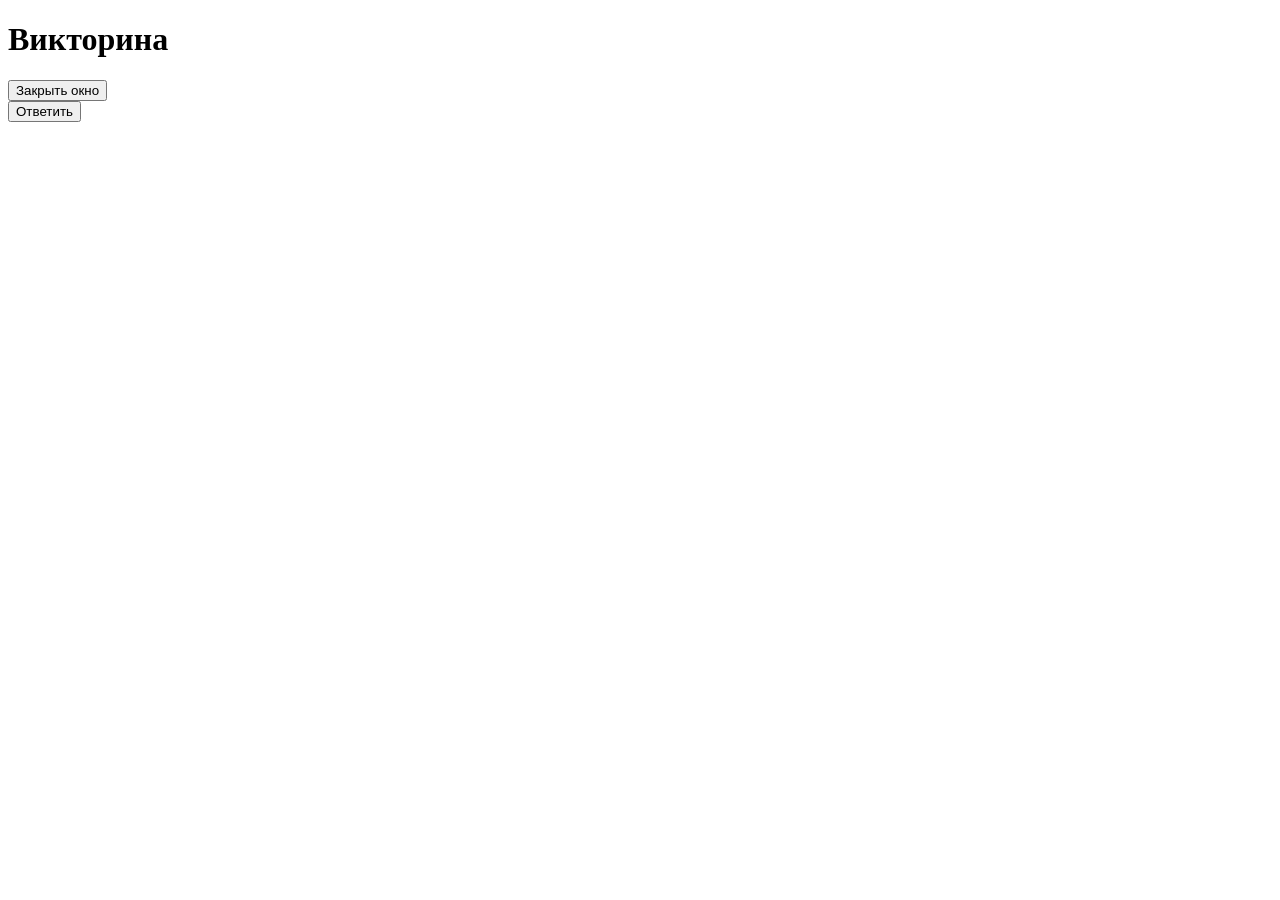
==== index.html @ 2467d128 "Add files via upload" ====
<!DOCTYPE html>
<html lang="en">
<head>
    <meta charset="UTF-8">
    <meta name="viewport" content="width=device-width, initial-scale=1.0">
    <title>Document</title>
    <link rel="stylesheet" href="css/style.css">
</head>
<body class="dark-theme">
    <div class="wrapper">
        <h1 class="title">Викторина</h1>
        <div id="root">
            <!-- question -->
        </div>
        <form id="answers">
        </form>
        <div class="modal-score">
            <button id="close">Закрыть окно</button>
        </div>
        <button id="changeTheme">Ответить</button>
    </div>
    <script src="js/questions.js"></script>
    <script src="js/index.js"></script>
</body>
</html>
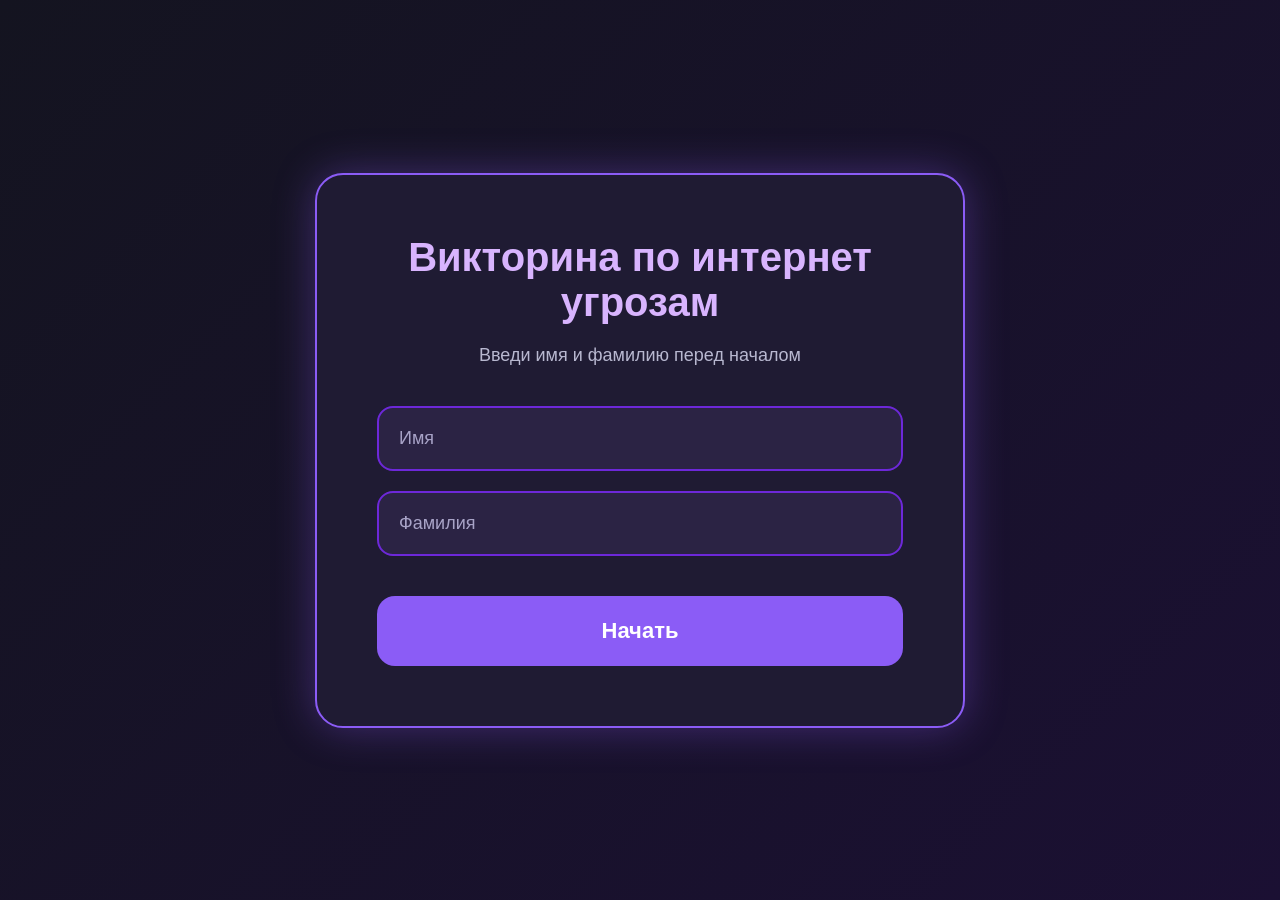
==== commit 09176b56: "Add files via upload" ====
--- a/index.html
+++ b/index.html
@@ -1,25 +1,38 @@
+
 <!DOCTYPE html>
-<html lang="en">
+<html lang="ru">
 <head>
     <meta charset="UTF-8">
-    <meta name="viewport" content="width=device-width, initial-scale=1.0">
-    <title>Document</title>
-    <link rel="stylesheet" href="css/style.css">
+    <meta
+        name="viewport"
+        content="width=device-width, initial-scale=1.0"
+    >
+    <title>Квиз</title>
+    <link
+        rel="stylesheet"
+        href="css/start.css"
+    >
 </head>
 <body class="dark-theme">
-    <div class="wrapper">
-        <h1 class="title">Викторина</h1>
-        <div id="root">
-            <!-- question -->
-        </div>
-        <form id="answers">
+    <div class="start-page">
+        <h1 class="title">
+            Викторина по интернет угрозам
+        </h1>
+        <p class="subtitle">
+            Введи имя и фамилию перед началом
+        </p>
+        <form class="start-form">
+            <input id="name" type="text" placeholder="Имя" required > 
+            <input id="surname" type="text" placeholder="Фамилия" required >
+            <button
+                type="submit"
+                class="start-btn"
+            >
+                Начать
+            </button>
         </form>
-        <div class="modal-score">
-            <button id="close">Закрыть окно</button>
-        </div>
-        <button id="changeTheme">Ответить</button>
     </div>
-    <script src="js/questions.js"></script>
-    <script src="js/index.js"></script>
+    <script src="js/start.js"></script>
 </body>
-</html>+</html>
+
--- a/css/start.css
+++ b/css/start.css
@@ -0,0 +1,154 @@
+
+* {
+    margin: 0;
+    padding: 0;
+    box-sizing: border-box;
+}
+
+body.dark-theme {
+    min-height: 100vh;
+
+    display: flex;
+
+    justify-content: center;
+
+    align-items: center;
+
+    background:
+        linear-gradient(
+            135deg,
+            #141420,
+            #1b1033
+        );
+
+    font-family: Arial, sans-serif;
+
+    color: white;
+}
+
+.start-page {
+    width: 650px;
+
+    background: #1f1b33;
+
+    padding: 60px;
+
+    border-radius: 28px;
+
+    border: 2px solid #8b5cf6;
+
+    box-shadow:
+        0 0 40px rgba(
+            139,
+            92,
+            246,
+            .35
+        );
+
+    text-align: center;
+}
+
+.title {
+    font-size: 40px;
+
+    color: #d8b4fe;
+
+    margin-bottom: 20px;
+}
+
+.subtitle {
+    color: #b8b8d0;
+
+    font-size: 18px;
+
+    margin-bottom: 40px;
+}
+
+.start-form {
+    display: flex;
+
+    flex-direction: column;
+
+    gap: 20px;
+}
+
+.start-form input {
+    width: 100%;
+
+    padding: 20px;
+
+    border: 2px solid #6d28d9;
+
+    border-radius: 16px;
+
+    background: #2b2344;
+
+    color: white;
+
+    font-size: 18px;
+
+    outline: none;
+
+    transition: .3s;
+}
+
+.start-form input::placeholder {
+    color: #a8a3c7;
+}
+
+.start-form input:hover {
+    border-color: #8b5cf6;
+}
+
+.start-form input:focus {
+    border-color: #c084fc;
+
+    box-shadow:
+        0 0 18px rgba(
+            192,
+            132,
+            252,
+            .5
+        );
+}
+
+.start-btn {
+    margin-top: 20px;
+
+    padding: 22px;
+
+    border: none;
+
+    border-radius: 18px;
+
+    background: #8b5cf6;
+
+    color: white;
+
+    font-size: 22px;
+
+    font-weight: bold;
+
+    cursor: pointer;
+
+    transition: .3s;
+}
+
+.start-btn:hover {
+    background: #a855f7;
+
+    transform: translateY(-3px);
+
+    box-shadow:
+        0 0 25px rgba(
+            168,
+            85,
+            247,
+            .7
+        );
+}
+
+.start-btn:active {
+    transform: scale(.98);
+}
+
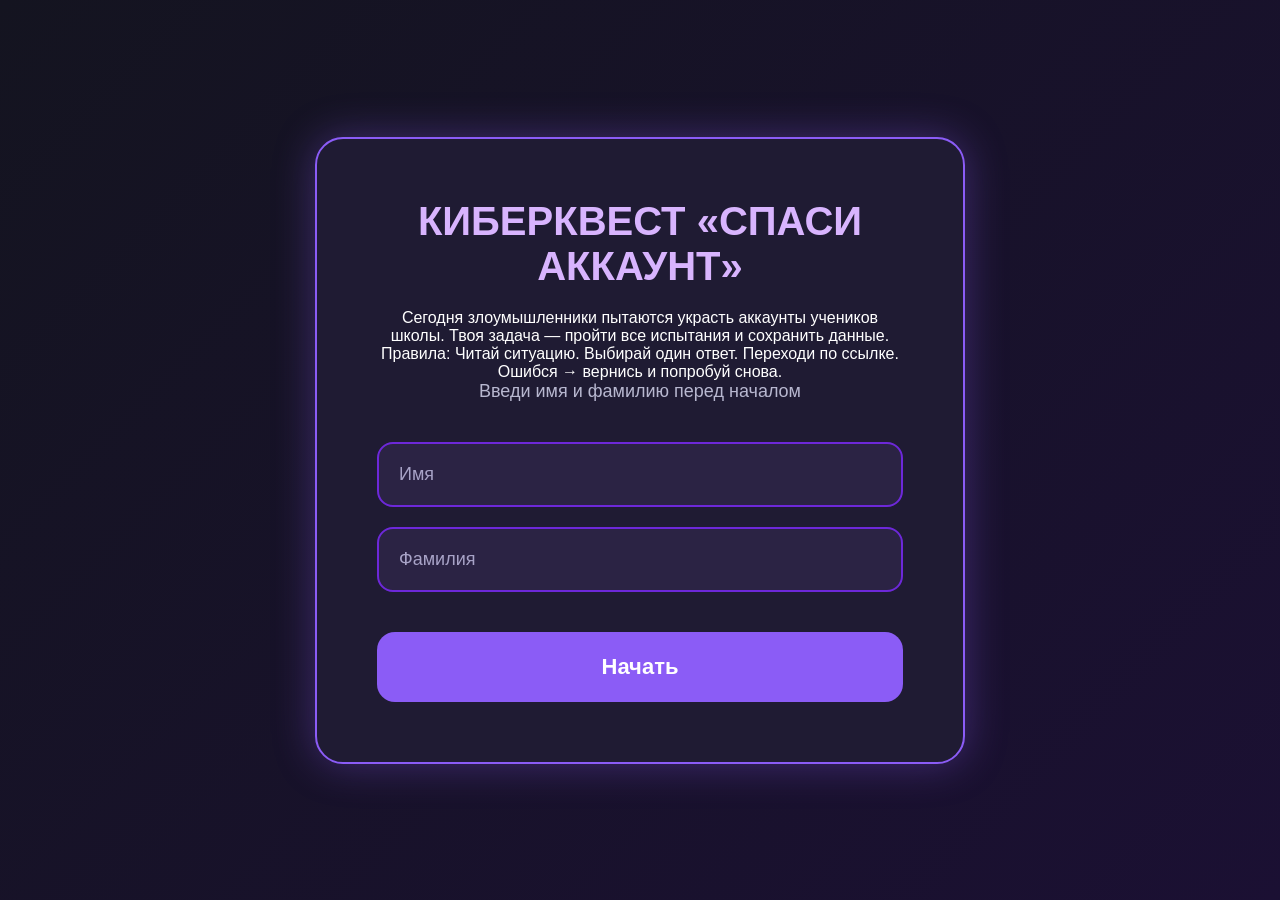
==== commit 76a7a3bb: "Update index.html" ====
--- a/index.html
+++ b/index.html
@@ -16,8 +16,18 @@
 <body class="dark-theme">
     <div class="start-page">
         <h1 class="title">
-            Викторина по интернет угрозам
+            КИБЕРКВЕСТ «СПАСИ АККАУНТ»
         </h1>
+        <p>
+            Сегодня злоумышленники пытаются украсть аккаунты учеников школы.
+            Твоя задача — пройти все испытания и сохранить данные.
+            Правила:
+            Читай ситуацию.
+            Выбирай один ответ.
+            Переходи по ссылке.
+            Ошибся → вернись и попробуй снова.
+
+        </p>
         <p class="subtitle">
             Введи имя и фамилию перед началом
         </p>
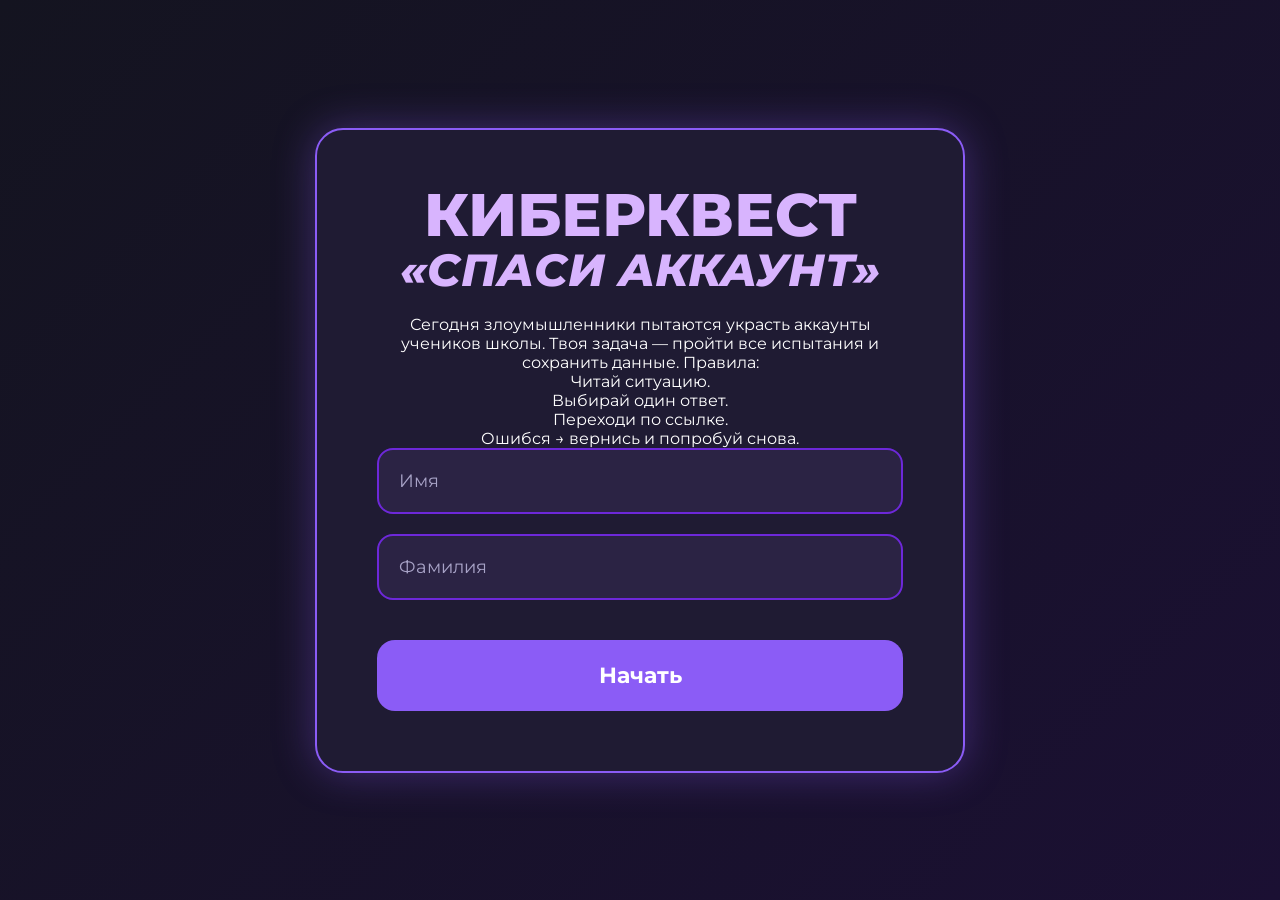
==== commit db8f7a1f: "fix merge conflict" ====
--- a/index.html
+++ b/index.html
@@ -8,6 +8,7 @@
         content="width=device-width, initial-scale=1.0"
     >
     <title>Квиз</title>
+    <link rel="stylesheet" href="css/style.css">
     <link
         rel="stylesheet"
         href="css/start.css"
@@ -15,22 +16,22 @@
 </head>
 <body class="dark-theme">
     <div class="start-page">
-        <h1 class="title">
-            КИБЕРКВЕСТ «СПАСИ АККАУНТ»
+        <h1 class="title-start">
+            КИБЕРКВЕСТ <br><span class="inner-title-start">«СПАСИ АККАУНТ»</span>
         </h1>
         <p>
             Сегодня злоумышленники пытаются украсть аккаунты учеников школы.
             Твоя задача — пройти все испытания и сохранить данные.
-            Правила:
-            Читай ситуацию.
-            Выбирай один ответ.
-            Переходи по ссылке.
+            Правила:<br>
+            Читай ситуацию.<br>
+            Выбирай один ответ.<br>
+            Переходи по ссылке.<br>
             Ошибся → вернись и попробуй снова.
 
         </p>
-        <p class="subtitle">
+        <!-- <p class="subtitle">
             Введи имя и фамилию перед началом
-        </p>
+        </p> -->
         <form class="start-form">
             <input id="name" type="text" placeholder="Имя" required > 
             <input id="surname" type="text" placeholder="Фамилия" required >
--- a/css/style.css
+++ b/css/style.css
@@ -0,0 +1,289 @@
+@import url('https://fonts.googleapis.com/css2?family=JetBrains+Mono:ital,wght@0,100..800;1,100..800&family=Jura:wght@300..700&family=Montserrat:ital,wght@0,100..900;1,100..900&family=Roboto:ital,wght@0,100..900;1,100..900&family=Ubuntu+Mono:ital,wght@0,400;0,700;1,400;1,700&display=swap');
+
+* {
+    margin: 0;
+    padding: 0;
+    box-sizing: border-box;
+    font-family: "montserrat", 'sans-serif';
+}
+
+body.dark-theme {
+    min-height: 100vh;
+
+    display: flex;
+    justify-content: center;
+    align-items: center;
+
+    background: linear-gradient(
+        135deg,
+        #141420,
+        #1b1033
+    );
+
+    font-family: Arial, sans-serif;
+
+    color: white;
+}
+
+.wrapper {
+    width: 700px;
+
+    background: #1f1b33;
+
+    border: 2px solid #8b5cf6;
+
+    border-radius: 24px;
+
+    padding: 40px;
+
+    box-shadow:
+        0 0 40px rgba(139, 92, 246, 0.3);
+
+    text-align: center;
+}
+
+.title {
+    font-size: 32px;
+    margin-bottom: 40px;
+
+    color: #d8b4fe;
+}
+
+#root {
+    font-size: 24px;
+
+    margin-bottom: 30px;
+
+    line-height: 1.5;
+}
+
+#answers {
+    display: flex;
+
+    flex-direction: column;
+
+    gap: 18px;
+}
+
+/* Карточка ответа */
+
+#answers label {
+    display: flex;
+
+    align-items: center;
+
+    gap: 15px;
+
+    padding: 18px 22px;
+
+    background: #6d28d9;
+
+    border: 2px solid transparent;
+
+    border-radius: 16px;
+
+    cursor: pointer;
+
+    transition:
+        background .3s,
+        transform .2s,
+        box-shadow .3s;
+}
+
+/* Наведение */
+
+#answers label:hover {
+    background: #7c3aed;
+
+    transform: translateY(-2px);
+
+    box-shadow:
+        0 0 18px rgba(167, 139, 250, .5);
+}
+
+/* Чекбокс */
+
+#answers input[type="checkbox"] {
+    appearance: none;
+
+    min-width: 24px;
+
+    height: 24px;
+
+    border-radius: 8px;
+
+    border: 2px solid white;
+
+    background: transparent;
+
+    cursor: pointer;
+
+    transition: .25s;
+}
+
+/* Выбран чекбокс */
+
+#answers input[type="checkbox"]:checked {
+    background: #d8b4fe;
+
+    border-color: #d8b4fe;
+}
+
+/* Выделение всей карточки */
+
+#answers label:has(input:checked) {
+    background: #9333ea;
+
+    border-color: #d8b4fe;
+
+    transform: scale(1.02);
+
+    box-shadow:
+        0 0 22px rgba(216, 180, 254, .7);
+}
+
+/* Кнопка */
+
+#changeTheme {
+    width: 100%;
+
+    margin-top: 35px;
+
+    padding: 18px;
+
+    border: none;
+
+    border-radius: 16px;
+
+    background: #8b5cf6;
+
+    color: white;
+
+    font-size: 18px;
+
+    font-weight: bold;
+
+    cursor: pointer;
+
+    transition: .3s;
+}
+
+#changeTheme:hover {
+    background: #a855f7;
+
+    box-shadow:
+        0 0 20px rgba(168, 85, 247, .7);
+}
+
+/* Модальное окно */
+
+.modal-score {
+    display: none;
+
+    position: fixed;
+
+    top: 50%;
+    left: 50%;
+
+    transform:
+        translate(-50%, -50%);
+
+    background: #1f1b33;
+
+    padding: 30px;
+
+    border-radius: 18px;
+
+    border: 2px solid #8b5cf6;
+
+    box-shadow:
+        0 0 40px rgba(139, 92, 246, .4);
+}
+
+#close {
+    margin-top: 15px;
+
+    padding: 14px 24px;
+
+    border: none;
+
+    border-radius: 12px;
+
+    background: #ef4444;
+
+    color: white;
+
+    cursor: pointer;
+
+    transition: .3s;
+}
+
+#close:hover {
+    background: #dc2626;
+}
+
+
+
+/* контейнер ответов */
+#answers {
+    display: flex;
+    flex-direction: column;
+    gap: 14px;
+}
+
+/* плитка ответа */
+.answer-tile {
+    display: flex;
+    align-items: center;
+    gap: 12px;
+
+    padding: 16px 18px;
+
+    background: #6d28d9;
+    border: 2px solid transparent;
+    border-radius: 14px;
+
+    cursor: pointer;
+
+    transition: 0.25s;
+
+    user-select: none;
+}
+
+/* hover эффект */
+.answer-tile:hover {
+    background: #7c3aed;
+    transform: translateY(-2px);
+    box-shadow: 0 0 16px rgba(167, 139, 250, 0.5);
+}
+
+/* скрываем radio */
+.answer-tile input {
+    display: none;
+}
+
+/* активный (выбранный) вариант */
+.answer-tile:has(input:checked) {
+    background: #9333ea;
+    border-color: #d8b4fe;
+    transform: scale(1.02);
+    box-shadow: 0 0 20px rgba(216, 180, 254, 0.6);
+}
+
+/* текст внутри */
+.answer-tile span {
+    font-size: 18px;
+    color: white;
+}
+
+.answer-tile.correct {
+    background: #22c55e !important;
+    border-color: #86efac !important;
+    box-shadow: 0 0 18px rgba(34, 197, 94, 0.6);
+}
+
+.answer-tile.wrong {
+    background: #ef4444 !important;
+    border-color: #fca5a5 !important;
+    box-shadow: 0 0 18px rgba(239, 68, 68, 0.6);
+}
--- a/css/start.css
+++ b/css/start.css
@@ -48,12 +48,18 @@
     text-align: center;
 }
 
-.title {
-    font-size: 40px;
+.title-start {
+    font-size: 60px;
+    font-weight: 800;
+    color: #d8b4fe;
+    line-height: 50px;
+    margin-bottom: 20px;
+}
 
-    color: #d8b4fe;
-
-    margin-bottom: 20px;
+.inner-title-start {
+    font-size: 45px;
+    font-style: italic;
+    font-family: 'montserrat';
 }
 
 .subtitle {
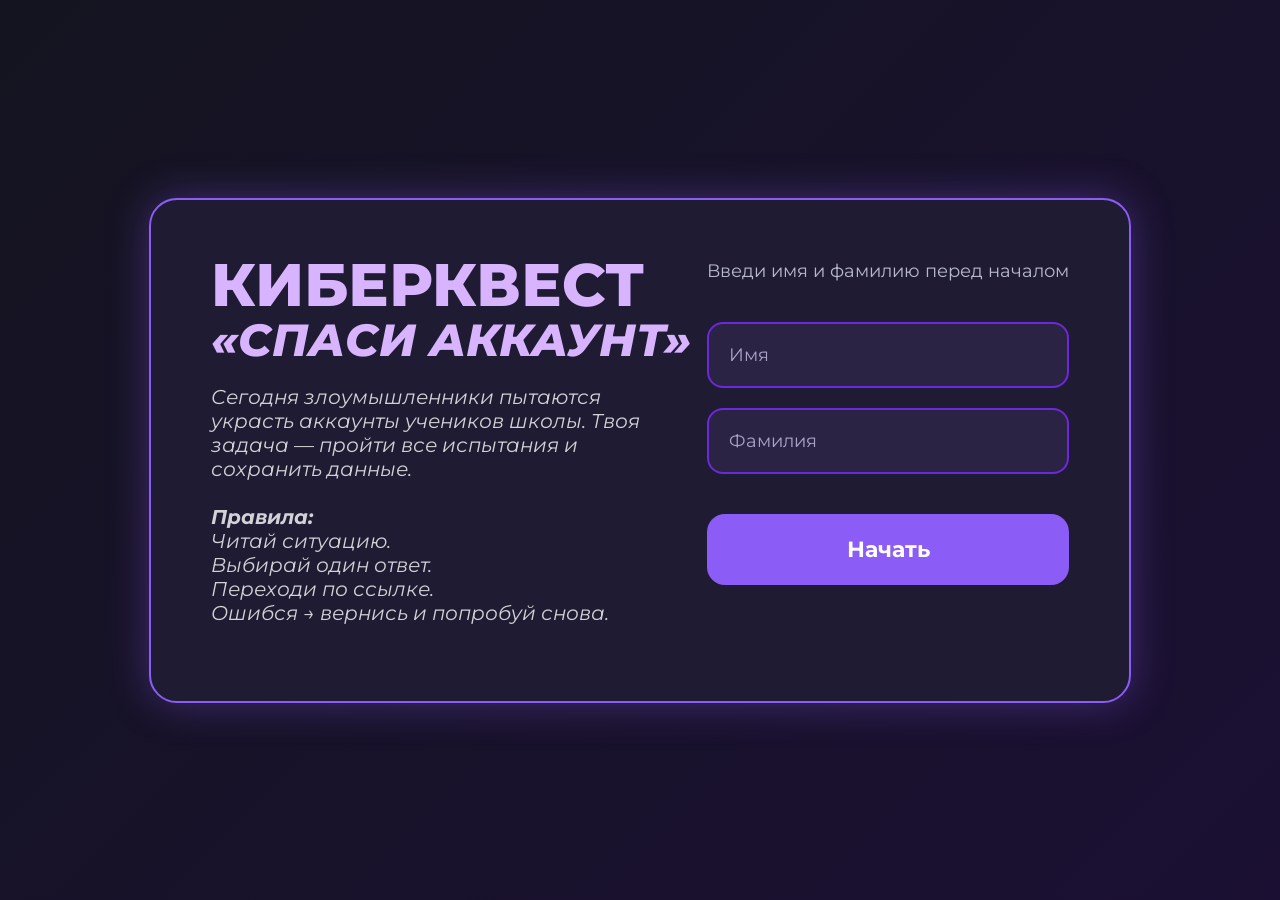
==== commit 7a804f93: "Что-то сделал" ====
--- a/index.html
+++ b/index.html
@@ -16,22 +16,26 @@
 </head>
 <body class="dark-theme">
     <div class="start-page">
+        <div class="left-start-page">
         <h1 class="title-start">
             КИБЕРКВЕСТ <br><span class="inner-title-start">«СПАСИ АККАУНТ»</span>
         </h1>
         <p>
             Сегодня злоумышленники пытаются украсть аккаунты учеников школы.
-            Твоя задача — пройти все испытания и сохранить данные.
-            Правила:<br>
+            Твоя задача — пройти все испытания и сохранить данные. <br><br>
+            <span style="font-weight: 700;">Правила:</span><br>
             Читай ситуацию.<br>
             Выбирай один ответ.<br>
             Переходи по ссылке.<br>
             Ошибся → вернись и попробуй снова.
 
         </p>
-        <!-- <p class="subtitle">
+        </div>
+
+        <div class="right-start-page">
+            <p class="subtitle">
             Введи имя и фамилию перед началом
-        </p> -->
+        </p>
         <form class="start-form">
             <input id="name" type="text" placeholder="Имя" required > 
             <input id="surname" type="text" placeholder="Фамилия" required >
@@ -42,6 +46,7 @@
                 Начать
             </button>
         </form>
+        </div>
     </div>
     <script src="js/start.js"></script>
 </body>
--- a/css/style.css
+++ b/css/style.css
@@ -9,7 +9,7 @@
 
 body.dark-theme {
     min-height: 100vh;
-
+    width: 100%;
     display: flex;
     justify-content: center;
     align-items: center;
@@ -26,7 +26,7 @@
 }
 
 .wrapper {
-    width: 700px;
+    max-width: 700px;
 
     background: #1f1b33;
 
@@ -76,8 +76,8 @@
 
     padding: 18px 22px;
 
-    background: #6d28d9;
-
+    background: #bb91ff;
+    border: 1px solid #4c01c4;
     border: 2px solid transparent;
 
     border-radius: 16px;
--- a/css/start.css
+++ b/css/start.css
@@ -7,7 +7,6 @@
 
 body.dark-theme {
     min-height: 100vh;
-
     display: flex;
 
     justify-content: center;
@@ -27,16 +26,15 @@
 }
 
 .start-page {
-    width: 650px;
+    max-width: 1200px;
 
+    display: flex;
+    gap: 1rem;
+    justify-content: space-between;
     background: #1f1b33;
-
     padding: 60px;
-
     border-radius: 28px;
-
     border: 2px solid #8b5cf6;
-
     box-shadow:
         0 0 40px rgba(
             139,
@@ -45,7 +43,6 @@
             .35
         );
 
-    text-align: center;
 }
 
 .title-start {
@@ -54,6 +51,15 @@
     color: #d8b4fe;
     line-height: 50px;
     margin-bottom: 20px;
+}
+
+.left-start-page > p {
+    margin-bottom: 1rem;
+    text-align: left;
+    font-size: 20px;
+    max-width: 450px;
+    font-style: italic;
+    opacity: 0.8;
 }
 
 .inner-title-start {
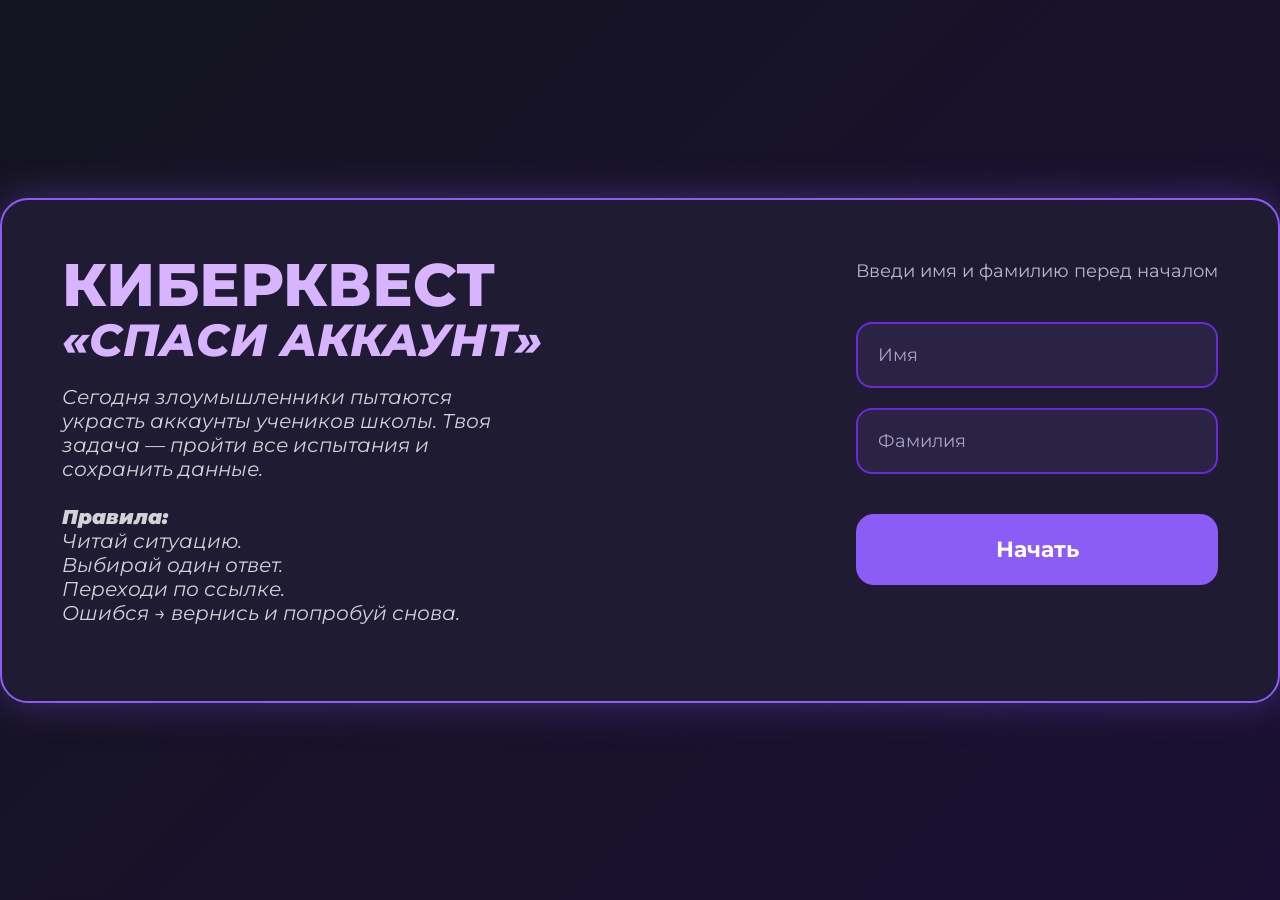
==== commit c888a754: "update" ====
--- a/index.html
+++ b/index.html
@@ -23,7 +23,7 @@
         <p>
             Сегодня злоумышленники пытаются украсть аккаунты учеников школы.
             Твоя задача — пройти все испытания и сохранить данные. <br><br>
-            <span style="font-weight: 700;">Правила:</span><br>
+            <span style="font-weight: 900;">Правила:</span><br>
             Читай ситуацию.<br>
             Выбирай один ответ.<br>
             Переходи по ссылке.<br>
--- a/css/style.css
+++ b/css/style.css
@@ -25,8 +25,17 @@
     color: white;
 }
 
+.root-text {
+    font-weight: 700;
+}
+
 .wrapper {
+
+    width: 100%;
+
     max-width: 700px;
+
+    min-width: 0;
 
     background: #1f1b33;
 
@@ -39,8 +48,9 @@
     box-shadow:
         0 0 40px rgba(139, 92, 246, 0.3);
 
-    text-align: center;
-}
+
+}
+
 
 .title {
     font-size: 32px;
@@ -286,4 +296,261 @@
     background: #ef4444 !important;
     border-color: #fca5a5 !important;
     box-shadow: 0 0 18px rgba(239, 68, 68, 0.6);
+}
+
+/* ========================= */
+/* АДАПТИВ */
+/* ========================= */
+
+/* ========================= */
+/* АДАПТИВ */
+/* ========================= */
+
+body {
+    overflow-x: hidden;
+}
+
+
+/* Планшеты */
+
+@media (max-width: 1024px) {
+
+    .wrapper {
+        width: 90%;
+
+        max-width: 760px;
+    }
+
+}
+
+
+/* Телефоны */
+
+@media (max-width: 768px) {
+
+    .inner-title-start {
+        font-size: 39px !important;
+        text-align: left !important;
+    }
+    .left-start-page > p {
+        font-size: 15px !important;
+    }
+    body.dark-theme {
+        padding: 20px;
+
+        align-items: flex-start;
+    }
+
+    .wrapper {
+        width: 100%;
+
+        max-width: 100%;
+
+        padding: 28px 22px;
+
+        border-radius: 20px;
+    }
+
+    /* ---------- START PAGE ---------- */
+
+    .start-page {
+        width: 100%;
+
+        display: flex;
+
+        flex-direction: column;
+
+        align-items: stretch;
+
+        gap: 18px;
+
+        padding: 20px;
+    }
+
+    .title-start {
+        font-size: 50px !important;
+
+        text-align: center;
+
+        line-height: 1.2;
+    }
+
+    .start-form {
+        width: 100%;
+
+        display: flex;
+
+        flex-direction: column;
+
+        gap: 14px;
+    }
+
+    .start-form input,
+    .start-form button {
+        width: 100%;
+
+        min-width: 0;
+
+        max-width: 100%;
+    }
+
+    .start-form input {
+        padding: 16px;
+
+        font-size: 16px;
+
+        border-radius: 14px;
+    }
+
+    .start-form button {
+        padding: 16px;
+
+        font-size: 16px;
+    }
+
+    /* ---------- QUIZ ---------- */
+
+    .title {
+        font-size: 26px;
+
+        margin-bottom: 24px;
+    }
+
+    #root {
+        font-size: 18px;
+
+        line-height: 1.45;
+
+        margin-bottom: 20px;
+    }
+
+    #answers {
+        gap: 12px;
+    }
+
+    #answers label,
+    .answer-tile {
+        width: 100%;
+
+        padding: 16px;
+
+        gap: 12px;
+
+        border-radius: 14px;
+    }
+
+    .answer-tile span {
+        font-size: 16px;
+
+        line-height: 1.4;
+    }
+
+    #answers input[type="checkbox"] {
+        min-width: 22px;
+
+        height: 22px;
+    }
+
+    #changeTheme {
+        width: 100%;
+
+        margin-top: 22px;
+
+        padding: 16px;
+
+        font-size: 16px;
+    }
+
+    .modal-score {
+        width: calc(100% - 32px);
+
+        max-width: 430px;
+
+        padding: 24px;
+
+        border-radius: 16px;
+    }
+
+    #close {
+        width: 100%;
+
+        padding: 14px;
+    }
+
+}
+
+
+/* iPhone 11–12–13–14 */
+
+@media (max-width: 430px) {
+
+    body.dark-theme {
+        padding: 14px;
+    }
+
+    .wrapper {
+        width: 100%;
+
+        max-width: 100%;
+
+        padding: 20px 16px;
+
+        border-radius: 18px;
+    }
+
+    .start-page {
+        padding: 26px !important; 
+
+        gap: 14px;
+    }
+
+    .title-start {
+        font-size: 40px !important;
+    }
+
+    .inner-title-start {
+        font-size: 25px !important;
+    }
+
+    .start-form input {
+        padding: 14px;
+
+        font-size: 15px;
+    }
+
+    .start-form button {
+        padding: 14px;
+
+        font-size: 15px;
+    }
+
+    .title {
+        font-size: 22px;
+    }
+
+    #root {
+        font-size: 16px;
+    }
+
+    #answers label,
+    .answer-tile {
+        padding: 14px;
+    }
+
+    .answer-tile span {
+        font-size: 15px;
+    }
+
+    #changeTheme {
+        padding: 14px;
+
+        font-size: 15px;
+    }
+
+    .modal-score {
+        width: calc(100% - 20px);
+
+        padding: 20px;
+    }
+
 }
--- a/css/start.css
+++ b/css/start.css
@@ -26,8 +26,8 @@
 }
 
 .start-page {
-    max-width: 1200px;
-
+    min-width: 700px;
+    width: 100%;
     display: flex;
     gap: 1rem;
     justify-content: space-between;
